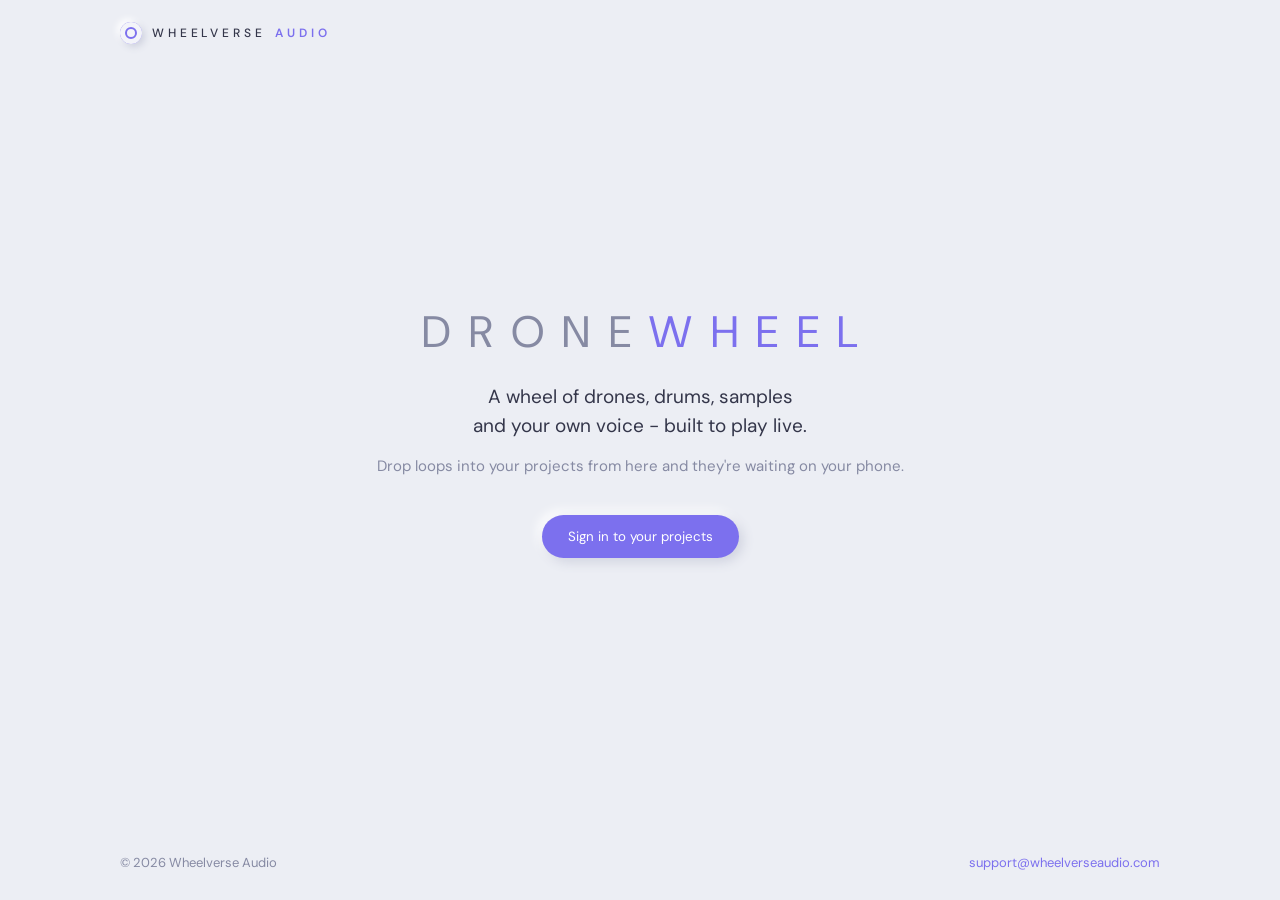
==== app/index.html @ ad9f175a "The site (the user, 10.29: 'wheres the rest of the website' - direction B): a home page (Wheelverse " ====
<!doctype html>
<html lang="en">
  <head>
    <meta charset="UTF-8" />
    <meta name="viewport" content="width=device-width, initial-scale=1.0" />
    <title>Wheelverse Audio</title>
    <meta name="description" content="DroneWheel by Wheelverse Audio - drop loops into your projects from the web." />
    <link rel="preconnect" href="https://fonts.googleapis.com" />
    <link rel="preconnect" href="https://fonts.gstatic.com" crossorigin />
    <link href="https://fonts.googleapis.com/css2?family=DM+Sans:wght@400;500;600&display=swap" rel="stylesheet" />
    <script type="module" crossorigin src="/app/assets/index-Dl_X2Kh3.js"></script>
    <link rel="stylesheet" crossorigin href="/app/assets/index-EIXoMry6.css">
  </head>
  <body>
    <div id="root"></div>
  </body>
</html>
---- app/assets/index-EIXoMry6.css ----
:root{--bg: #eceef4;--surface: #f3f4f9;--raise-hi: #ffffff;--raise-lo: #cfd2df;--text: #34364a;--muted: #868aa3;--accent: #7c70ee;--accent-soft: #e4e1fb;--ok: #3f9b78;--err: #c24d5f;color-scheme:light}@media (prefers-color-scheme: dark){:root{--bg: #1d1e26;--surface: #23242e;--raise-hi: #2b2c38;--raise-lo: #15161c;--text: #e7e8f2;--muted: #9497ad;--accent: #9a90ff;--accent-soft: #312e52;--ok: #6cc9a2;--err: #ff8a9b;color-scheme:dark}}*{box-sizing:border-box}html,body,#root{margin:0;min-height:100%}body{background:var(--bg);color:var(--text);font:15px/1.5 DM Sans,system-ui,-apple-system,Segoe UI,sans-serif}a{color:var(--accent);text-decoration:none}.page{min-height:100vh;display:flex;flex-direction:column;padding:0 20px}.bar{display:flex;align-items:center;justify-content:space-between;gap:12px;max-width:1040px;width:100%;margin:0 auto;padding:22px 0}.brand{display:flex;align-items:center;gap:10px;color:var(--text);letter-spacing:.32em;font-size:12px;font-weight:500}.brand b{color:var(--accent);font-weight:600}.mark{width:22px;height:22px;border-radius:50%;background:var(--surface);box-shadow:3px 3px 7px var(--raise-lo),-3px -3px 7px var(--raise-hi),inset 0 0 0 5px var(--surface),inset 0 0 0 7px var(--accent)}.who{display:flex;gap:16px;align-items:center}.link{background:none;border:0;color:var(--accent);cursor:pointer;font:inherit;padding:0}.small{font-size:13px}.muted{color:var(--muted)}.center{text-align:center}.err{color:var(--err)}main{flex:1;width:100%;margin:0 auto}.wide{max-width:1040px;padding-bottom:40px}h2{font-size:26px;margin:8px 0 4px;text-wrap:balance}h3{font-size:15px;margin:24px 0 6px}.landing{display:grid;place-items:center;padding:40px 0 80px}.hero{text-align:center;max-width:560px}.hero h1{font-weight:400;letter-spacing:.42em;font-size:clamp(26px,6vw,44px);margin:0 0 18px;padding-left:.42em;color:var(--muted)}.hero h1 span{color:var(--accent)}.lede{font-size:19px;margin:0 0 8px;text-wrap:balance}button.primary,button.google{margin-top:22px;border:0;border-radius:999px;padding:13px 26px;font:600 15px/1 inherit;font-family:inherit;cursor:pointer;color:#fff;background:var(--accent);box-shadow:4px 4px 12px var(--raise-lo),-4px -4px 12px var(--raise-hi)}button.primary:disabled{opacity:.6}button.google{width:100%;margin-top:14px;color:var(--text);background:var(--surface)}.card{background:var(--surface);border-radius:24px;padding:28px;box-shadow:8px 8px 22px var(--raise-lo),-8px -8px 22px var(--raise-hi)}.narrow{max-width:400px;margin:30px auto 60px;flex:0}.or{text-align:center;color:var(--muted);margin:14px 0 4px;font-size:13px}form{display:grid;gap:12px}label{display:grid;gap:4px;font-size:13px;color:var(--muted)}input{font:inherit;color:var(--text);background:var(--bg);border:0;border-radius:12px;padding:11px 13px;box-shadow:inset 3px 3px 7px var(--raise-lo),inset -3px -3px 7px var(--raise-hi)}input:focus{outline:2px solid var(--accent-soft)}.projects{list-style:none;padding:0;margin:20px 0;display:grid;grid-template-columns:repeat(auto-fill,minmax(220px,1fr));gap:16px}.proj{display:flex;flex-direction:column;gap:6px;padding:18px 20px;border-radius:18px;background:var(--surface);color:var(--text);box-shadow:5px 5px 14px var(--raise-lo),-5px -5px 14px var(--raise-hi)}.proj:hover{outline:2px solid var(--accent-soft)}.pname{font-weight:600}.pdate{color:var(--muted);font-size:13px;font-variant-numeric:tabular-nums}.back{display:inline-block;margin-top:4px;font-size:14px}.grid{display:grid;gap:14px;margin-top:22px}.lane{display:grid;grid-template-columns:130px 1fr;gap:14px;align-items:center;padding:14px;border-radius:18px;background:var(--surface);box-shadow:4px 4px 12px var(--raise-lo),-4px -4px 12px var(--raise-hi)}.lane:not(.takes){opacity:.72}.lname{font-size:12px;letter-spacing:.2em;text-transform:uppercase;color:var(--muted)}.lane.takes .lname{color:var(--accent)}.slots{display:grid;grid-template-columns:repeat(4,minmax(0,1fr));gap:10px}.slot{min-height:74px;border-radius:14px;padding:10px 12px;display:flex;flex-direction:column;justify-content:center;gap:2px;background:var(--bg);box-shadow:inset 2px 2px 6px var(--raise-lo),inset -2px -2px 6px var(--raise-hi);overflow:hidden}.slot.clip{background:var(--surface);box-shadow:3px 3px 8px var(--raise-lo),-3px -3px 8px var(--raise-hi)}.slot.pending{outline:2px dashed var(--accent);outline-offset:-4px}.slot.done .ssub{color:var(--ok)}.sname{font-weight:600;font-size:13px;white-space:nowrap;overflow:hidden;text-overflow:ellipsis}.ssub{font-size:12px;color:var(--muted)}.slot.drop{align-items:center;cursor:pointer;text-align:center}.slot.drop .plus{font-size:20px;line-height:1;color:var(--accent)}.slot.drop.over{outline:2px solid var(--accent);outline-offset:-3px;background:var(--accent-soft)}.failed{margin-top:18px}.foot{display:flex;flex-wrap:wrap;justify-content:space-between;gap:8px;max-width:1040px;width:100%;margin:0 auto;padding:22px 0 28px;color:var(--muted);font-size:13px}@media (max-width: 640px){.lane{grid-template-columns:1fr}.slots{grid-template-columns:repeat(2,minmax(0,1fr))}}
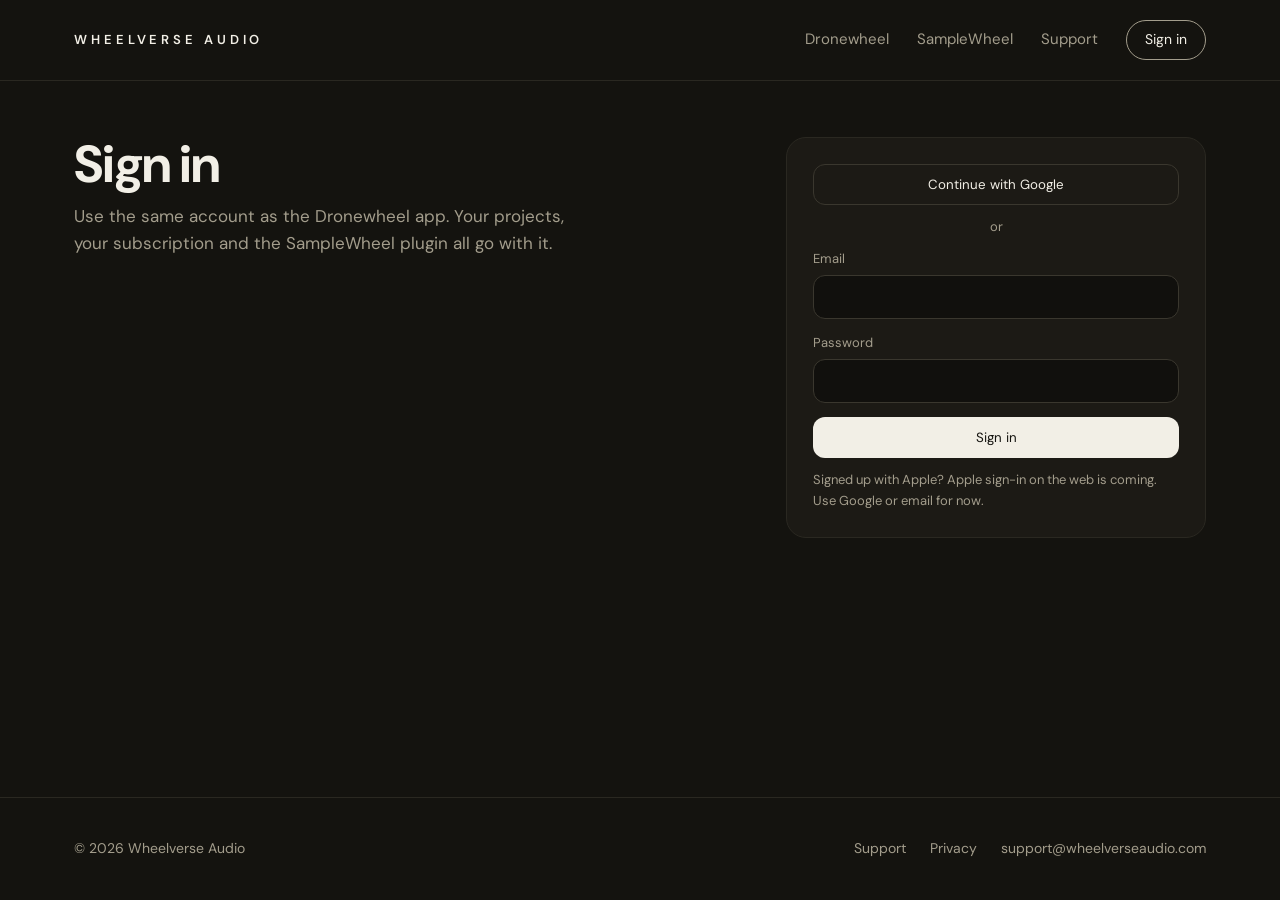
==== commit c3a40cbc: "Publish the web companion 2026-10-29T20:41Z" ====
--- a/app/index.html
+++ b/app/index.html
@@ -4,12 +4,13 @@
     <meta charset="UTF-8" />
     <meta name="viewport" content="width=device-width, initial-scale=1.0" />
     <title>Wheelverse Audio</title>
-    <meta name="description" content="DroneWheel by Wheelverse Audio - drop loops into your projects from the web." />
+    <meta name="description" content="Your Wheelverse Audio account: projects, subscription and purchases." />
+    <link rel="icon" href="/get/icon.png" />
     <link rel="preconnect" href="https://fonts.googleapis.com" />
     <link rel="preconnect" href="https://fonts.gstatic.com" crossorigin />
-    <link href="https://fonts.googleapis.com/css2?family=DM+Sans:wght@400;500;600&display=swap" rel="stylesheet" />
-    <script type="module" crossorigin src="/app/assets/index-Dl_X2Kh3.js"></script>
-    <link rel="stylesheet" crossorigin href="/app/assets/index-EIXoMry6.css">
+    <link href="https://fonts.googleapis.com/css2?family=DM+Sans:wght@400;500;700&display=swap" rel="stylesheet" />
+    <script type="module" crossorigin src="/app/assets/index-BT8_650l.js"></script>
+    <link rel="stylesheet" crossorigin href="/app/assets/index-8iVL5sGD.css">
   </head>
   <body>
     <div id="root"></div>
--- a/app/assets/index-8iVL5sGD.css
+++ b/app/assets/index-8iVL5sGD.css
@@ -0,0 +1 @@
+:root{--bg: #14130f;--panel: #1c1a15;--well: #11100d;--ink: #f2efe6;--muted: #a39d8c;--line: #2a2821;--edge: #3a372e;--blue: #6f95ff;--green: #4cc28a;--yellow: #f2b01e;--err: #ff8a7a;color-scheme:dark}*{box-sizing:border-box}html,body,#root{margin:0;min-height:100%}body{background:var(--bg);color:var(--ink);font:15px/1.55 DM Sans,system-ui,-apple-system,Segoe UI,sans-serif;-webkit-font-smoothing:antialiased}a{color:inherit}.page{min-height:100vh;display:flex;flex-direction:column}.page>main{flex:1;width:100%;padding-bottom:64px}.wrap{max-width:1180px;margin:0 auto;padding-inline:24px}.nav{border-bottom:1px solid var(--line)}.nav .wrap{display:flex;align-items:center;gap:28px;padding-block:20px;flex-wrap:wrap}.brand{letter-spacing:.3em;font-size:13px;font-weight:600;text-decoration:none;white-space:nowrap}.sp{flex:1}.nav a.link{color:var(--muted);text-decoration:none;font-size:15px}.nav a.link:hover,.nav a.link[aria-current]{color:var(--ink)}.pill{padding:8px 18px;border-radius:999px;border:1px solid var(--edge);text-decoration:none;font-size:14px}.pill:hover,.pill[aria-current]{border-color:var(--muted)}@media (max-width: 640px){.nav .wrap{gap:16px 20px}.nav .sp{flex-basis:100%;height:0;order:1}.nav a.link,.nav .pill{order:2}}.intro{padding-block:56px 36px}.intro h1{font-size:clamp(34px,5vw,52px);line-height:1.05;letter-spacing:-.02em;margin:0 0 12px;text-wrap:balance}.intro p{color:var(--muted);font-size:17px;margin:0;max-width:600px;text-wrap:balance}.cap{letter-spacing:.32em;font-size:12px;color:var(--muted);margin:0 0 20px}h3{font-size:17px;margin:0}.muted{color:var(--muted)}.small{font-size:13px}.pad{padding-block:56px}.err{color:var(--err);margin:0}section.block{padding-block:40px;border-top:1px solid var(--line)}.btns{display:flex;gap:10px;flex-wrap:wrap}.btn{display:inline-flex;align-items:center;justify-content:center;gap:8px;padding:11px 20px;border-radius:12px;font:700 14px/1.2 inherit;font-family:inherit;text-decoration:none;border:1px solid transparent;background:none;color:var(--ink);cursor:pointer}.btn.solid{background:var(--ink);color:var(--bg)}.btn.solid:hover{background:#fff}.btn.ghost{border-color:var(--edge)}.btn.ghost:hover{border-color:var(--muted)}.btn:disabled{opacity:.6;cursor:default}.btn.wide{width:100%}.link{background:none;border:0;color:var(--ink);text-decoration:underline;text-underline-offset:3px;cursor:pointer;font:inherit;padding:0}.card{background:var(--panel);border:1px solid var(--line);border-radius:20px;padding:26px;display:grid;gap:12px;align-content:start;max-width:720px}.card p{margin:0;color:var(--muted)}.card .row{display:flex;align-items:center;gap:12px;flex-wrap:wrap}.tag{font-size:12px;letter-spacing:.08em;padding:3px 10px;border-radius:999px;border:1px solid var(--edge);color:var(--muted)}.tag.on{border-color:transparent;background:color-mix(in srgb,var(--green) 18%,transparent);color:var(--green)}.specs{display:grid;grid-template-columns:max-content 1fr;gap:10px 28px;max-width:720px;margin:0}.specs dt{color:var(--muted)}.specs dd{margin:0;overflow-wrap:anywhere}.buys{list-style:none;margin:0 0 16px;padding:0;max-width:720px;display:grid}.buys li{display:grid;grid-template-columns:1fr auto auto;gap:20px;padding-block:12px;border-bottom:1px solid var(--line)}.num{font-variant-numeric:tabular-nums;text-align:right;min-width:80px}.signin{display:grid;grid-template-columns:1fr minmax(0,420px);gap:48px;align-items:start;padding-top:0}.signin .card{margin-top:56px}@media (max-width: 820px){.signin{grid-template-columns:1fr;gap:0}.signin .card{margin-top:0}}.or{text-align:center;color:var(--muted);font-size:13px}form{display:grid;gap:14px}label{display:grid;gap:6px;font-size:13px;color:var(--muted)}input{font:inherit;color:var(--ink);background:var(--well);border:1px solid var(--edge);border-radius:12px;padding:11px 13px}input:focus{outline:none;border-color:var(--muted)}.projects{list-style:none;padding:0;margin:0;display:grid;grid-template-columns:repeat(auto-fill,minmax(240px,1fr));gap:16px}.proj{display:flex;flex-direction:column;gap:4px;padding:20px 22px;border-radius:16px;background:var(--panel);border:1px solid var(--line);text-decoration:none}.proj:hover{border-color:var(--edge)}.pname{font-weight:700}.pdate{color:var(--muted);font-size:13px;font-variant-numeric:tabular-nums}.back{display:inline-block;margin-bottom:14px;color:var(--muted);text-decoration:none;font-size:14px}.back:hover{color:var(--ink)}.lanes{display:grid;gap:14px}.lane{display:grid;grid-template-columns:130px 1fr;gap:14px;align-items:center;padding:14px;border-radius:16px;background:var(--panel);border:1px solid var(--line)}.lane:not(.takes){opacity:.6}.lname{font-size:12px;letter-spacing:.2em;text-transform:uppercase;color:var(--muted)}.lane.takes .lname{color:var(--ink)}.slots{display:grid;grid-template-columns:repeat(4,minmax(0,1fr));gap:10px}.slot{min-height:74px;border-radius:12px;padding:10px 12px;display:flex;flex-direction:column;justify-content:center;gap:2px;background:var(--well);border:1px solid var(--line);overflow:hidden}.slot.clip{background:var(--bg);border-color:var(--edge)}.slot.pending{border:1px dashed var(--yellow)}.slot.done .ssub{color:var(--green)}.sname{font-weight:700;font-size:13px;white-space:nowrap;overflow:hidden;text-overflow:ellipsis}.ssub{font-size:12px;color:var(--muted)}.slot.drop{align-items:center;cursor:pointer;text-align:center;border-style:dashed;border-color:var(--edge)}.slot.drop:hover{border-color:var(--muted)}.slot.drop .plus{font-size:20px;line-height:1;color:var(--yellow)}.slot.drop.over{border:1px solid var(--yellow);background:color-mix(in srgb,var(--yellow) 10%,var(--well))}.failed{margin-top:24px}.failed h3{margin-bottom:6px}p.err+.lanes,.intro+.err{margin-top:0}.intro+.err{margin-bottom:16px}footer.foot{border-top:1px solid var(--line);color:var(--muted);font-size:14px}footer.foot .wrap{display:flex;gap:24px;flex-wrap:wrap;padding-block:40px}footer.foot a{text-decoration:none}footer.foot a:hover{color:var(--ink)}@media (max-width: 640px){.lane{grid-template-columns:1fr}.slots{grid-template-columns:repeat(2,minmax(0,1fr))}.buys li{grid-template-columns:1fr auto}.buys li .muted{grid-row:2}}
